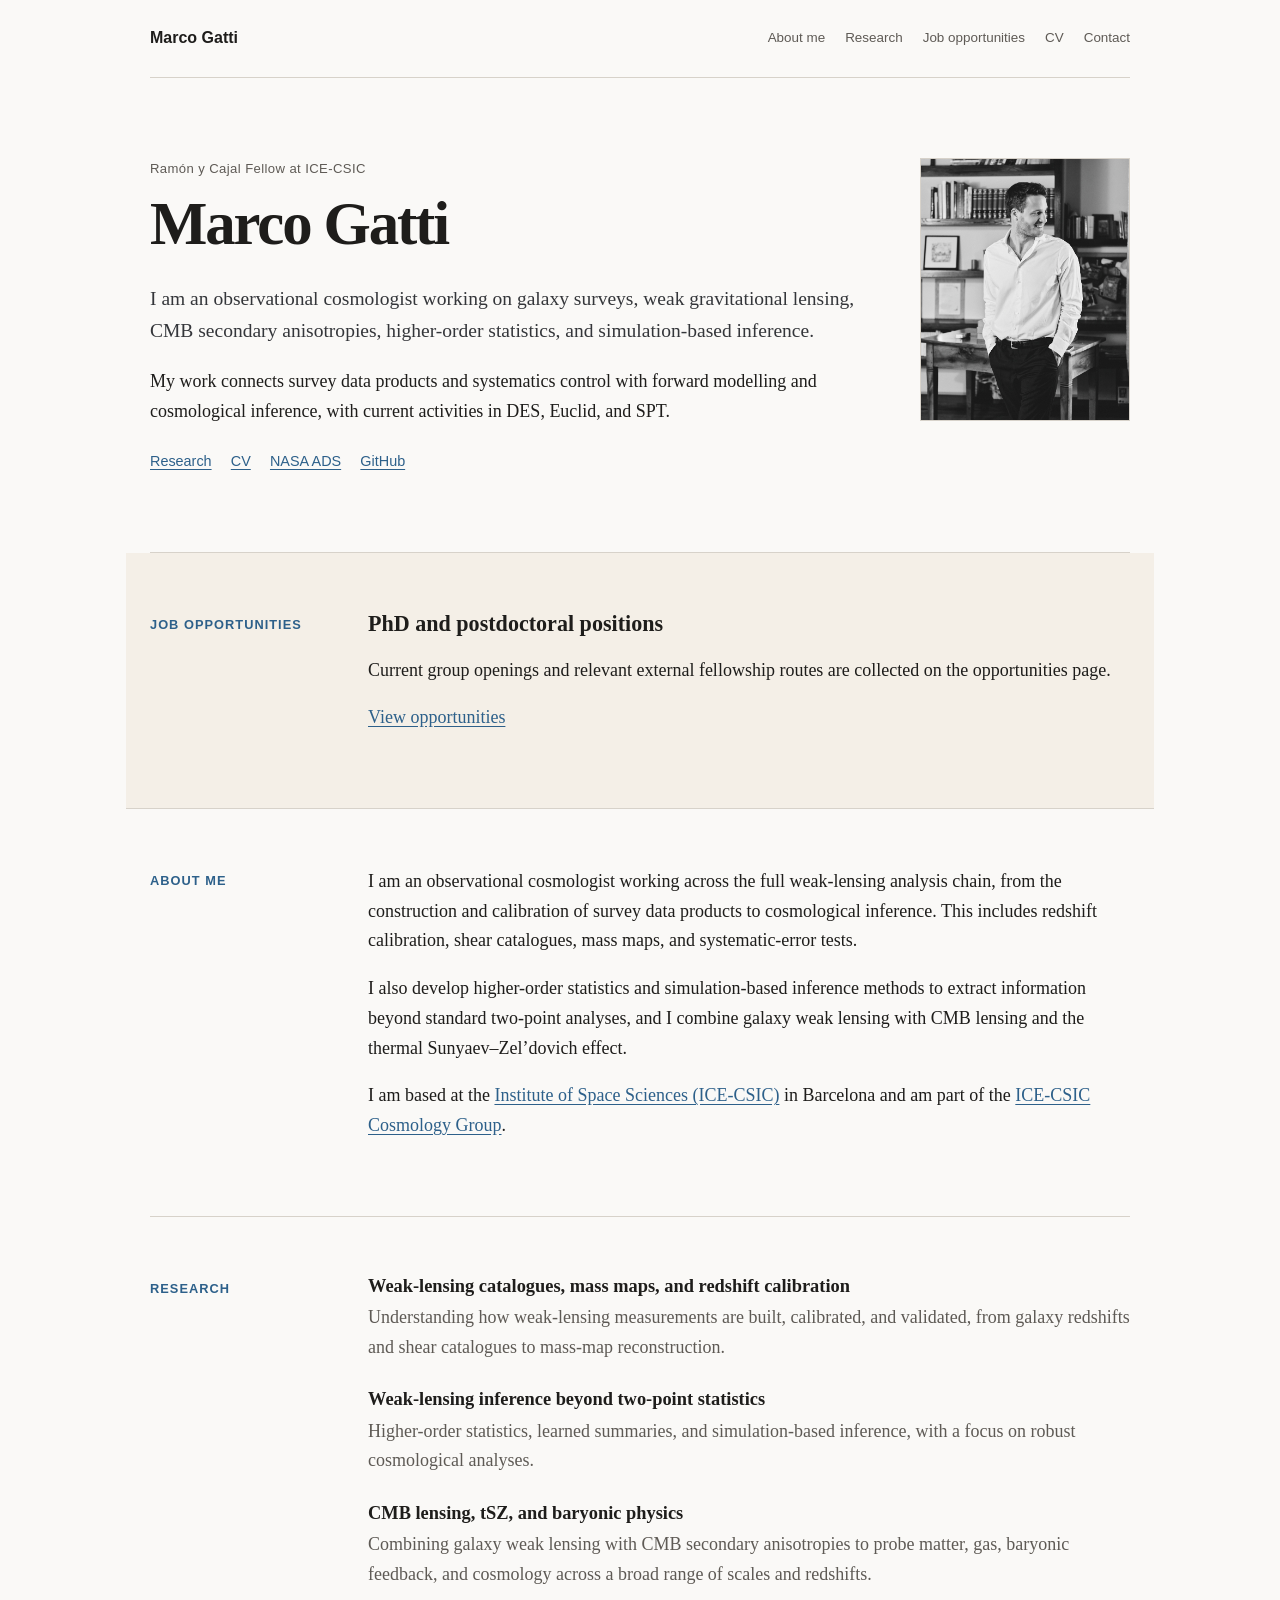
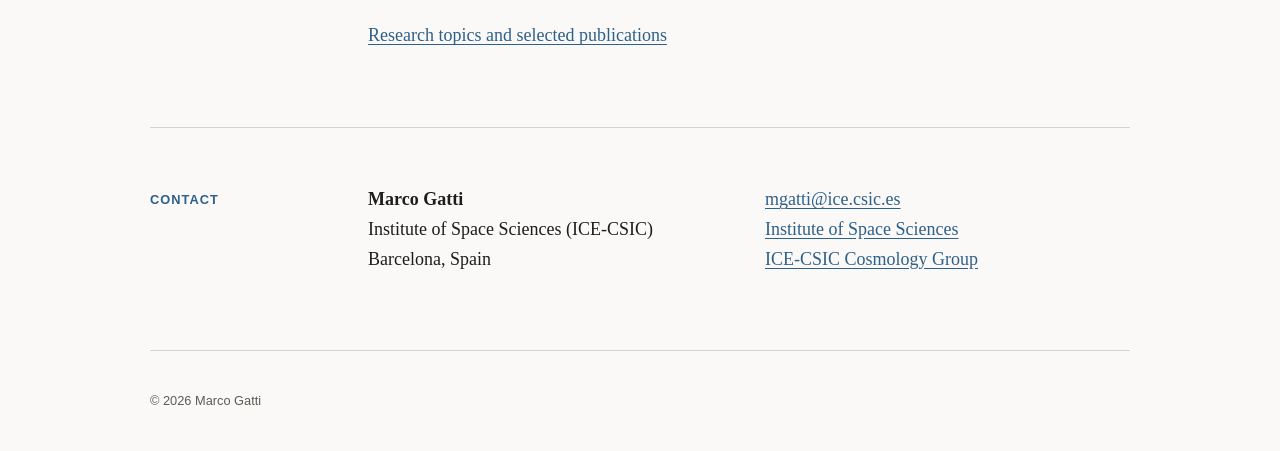
==== index.html @ 3261825f "Update personal website and CV" ====
<!doctype html>
<html lang="en">
<head>
  <meta charset="utf-8">
  <meta name="viewport" content="width=device-width, initial-scale=1">
  <meta name="description" content="Marco Gatti is a cosmologist at ICE-CSIC working on galaxy surveys, weak lensing, CMB secondary anisotropies, higher-order statistics, and simulation-based inference.">
  <meta name="author" content="Marco Gatti">
  <title>Marco Gatti | Cosmology</title>
  <link rel="stylesheet" href="assets/css/style.css">
  <script defer src="assets/js/site.js"></script>

  <style>
    .profile-image {
      display: block;
      width: 100%;
      height: auto;
      aspect-ratio: 4 / 5;
      object-fit: cover;
      border: 1px solid var(--line);
    }
  </style>
</head>
<body>
  <header class="site-header">
    <a class="site-title" href="index.html">Marco Gatti</a>
    <button class="menu-button" aria-expanded="false" aria-controls="site-nav">Menu</button>
    <nav id="site-nav" class="site-nav" aria-label="Main navigation">
      <a href="#about">About me</a>
      <a href="research.html">Research</a>
      <a href="opportunities.html">Job opportunities</a>
      <a href="assets/cv/Marco_Gatti_CV.pdf">CV</a>
      <a href="#contact">Contact</a>
    </nav>
  </header>

  <main>
    <section class="intro">
      <div class="intro-text">
        <p class="position">Ramón y Cajal Fellow at ICE-CSIC</p>
        <h1>Marco Gatti</h1>
        <p class="lead">
          I am an observational cosmologist working on galaxy surveys, weak gravitational lensing,
          CMB secondary anisotropies, higher-order statistics, and simulation-based inference.
        </p>
        <p>
          My work connects survey data products and systematics control with forward modelling
          and cosmological inference, with current activities in DES, Euclid, and SPT.
        </p>
        <p class="links">
          <a href="research.html">Research</a>
          <a href="assets/cv/Marco_Gatti_CV.pdf">CV</a>
          <a href="https://ui.adsabs.harvard.edu/search/filter_database_fq_database=AND&amp;filter_database_fq_database=database%3A%22astronomy%22&amp;fq=%7B!type%3Daqp%20v%3D%24fq_database%7D&amp;fq_database=(database%3A%22astronomy%22)&amp;q=author%3A%22Gatti%2C%20M.%22&amp;sort=date%20desc%2C%20bibcode%20desc&amp;p_=0">NASA ADS</a>
          <a href="https://github.com/mgatti29">GitHub</a>
        </p>
      </div>
      <div class="portrait-wrap">
        <img class="profile-image" src="assets/images/profile.jpg" alt="Portrait of Marco Gatti">
      </div>
    </section>

    <section class="content-section opportunity-section">
      <div class="section-label">Job opportunities</div>
      <div class="section-body">
        <h2>PhD and postdoctoral positions</h2>
        <p>Current group openings and relevant external fellowship routes are collected on the opportunities page.</p>
        <p><a href="opportunities.html">View opportunities</a></p>
      </div>
    </section>

    <section id="about" class="content-section">
      <div class="section-label">About me</div>
      <div class="section-body">
        <p>
          I am an observational cosmologist working across the full weak-lensing analysis chain,
          from the construction and calibration of survey data products to cosmological inference.
          This includes redshift calibration, shear catalogues, mass maps, and systematic-error tests.
        </p>
        <p>
          I also develop higher-order statistics and simulation-based inference methods to extract
          information beyond standard two-point analyses, and I combine galaxy weak lensing with
          CMB lensing and the thermal Sunyaev–Zel’dovich effect.
        </p>
        <p>
          I am based at the <a href="https://www.ice.csic.es/">Institute of Space Sciences (ICE-CSIC)</a>
          in Barcelona and am part of the
          <a href="https://www.ice.csic.es/about-us/organisation?view=article&id=600&catid=2">ICE-CSIC Cosmology Group</a>.
        </p>
      </div>
    </section>

    <section class="content-section">
      <div class="section-label">Research</div>
      <div class="section-body research-summary">
        <article>
          <h3>Weak-lensing catalogues, mass maps, and redshift calibration</h3>
          <p>
            Understanding how weak-lensing measurements are built, calibrated, and validated,
            from galaxy redshifts and shear catalogues to mass-map reconstruction.
          </p>
        </article>
        <article>
          <h3>Weak-lensing inference beyond two-point statistics</h3>
          <p>
            Higher-order statistics, learned summaries, and simulation-based inference,
            with a focus on robust cosmological analyses.
          </p>
        </article>
        <article>
          <h3>CMB lensing, tSZ, and baryonic physics</h3>
          <p>
            Combining galaxy weak lensing with CMB secondary anisotropies to probe matter,
            gas, baryonic feedback, and cosmology across a broad range of scales and redshifts.
          </p>
        </article>
        <p class="more"><a href="research.html">Research topics and selected publications</a></p>
      </div>
    </section>

    <section id="contact" class="content-section">
      <div class="section-label">Contact</div>
      <div class="section-body contact-grid">
        <div><p><strong>Marco Gatti</strong><br>Institute of Space Sciences (ICE-CSIC)<br>Barcelona, Spain</p></div>
        <div><p><a href="mailto:mgatti@ice.csic.es">mgatti@ice.csic.es</a><br>
          <a href="https://www.ice.csic.es/">Institute of Space Sciences</a><br>
          <a href="https://www.ice.csic.es/about-us/organisation?view=article&amp;id=600&amp;catid=2">ICE-CSIC Cosmology Group</a></p></div>
      </div>
    </section>
  </main>
  <footer class="site-footer"><span>© <span id="year"></span> Marco Gatti</span></footer>
</body>
</html>
---- assets/css/style.css ----
:root {
  --bg: #FAF9F7;
  --text: #1E1D1B;
  --muted: #5E5A55;
  --line: #D7D2CA;
  --link: #2D608A;
  --max: 980px;
}

* { box-sizing: border-box; }

html { scroll-behavior: smooth; }

body {
  margin: 0;
  background: var(--bg);
  color: var(--text);
  font-family: Georgia, "Times New Roman", serif;
  font-size: 18px;
  line-height: 1.65;
}

a {
  color: var(--link);
  text-underline-offset: 0.18em;
}

a:hover { text-decoration-thickness: 2px; }

.site-header,
main,
.site-footer {
  width: min(calc(100% - 40px), var(--max));
  margin: 0 auto;
}

.site-header {
  min-height: 78px;
  border-bottom: 1px solid var(--line);
  display: flex;
  align-items: center;
  justify-content: space-between;
  gap: 2rem;
}

.site-title {
  color: var(--text);
  font-family: Arial, Helvetica, sans-serif;
  font-size: 1rem;
  font-weight: 700;
  text-decoration: none;
}

.site-nav {
  display: flex;
  flex-wrap: wrap;
  gap: 1.25rem;
  font-family: Arial, Helvetica, sans-serif;
  font-size: 0.84rem;
}

.site-nav a {
  color: var(--muted);
  text-decoration: none;
}

.site-nav a:hover,
.site-nav a[aria-current="page"] {
  color: var(--text);
}

.menu-button {
  display: none;
  border: 1px solid var(--line);
  background: var(--bg);
  padding: 0.45rem 0.7rem;
  font-family: Arial, Helvetica, sans-serif;
}

.intro {
  display: grid;
  grid-template-columns: minmax(0, 1fr) 210px;
  gap: 4rem;
  padding: 5rem 0 4rem;
  border-bottom: 1px solid var(--line);
}

.position {
  margin: 0 0 0.5rem;
  color: var(--muted);
  font-family: Arial, Helvetica, sans-serif;
  font-size: 0.82rem;
  letter-spacing: 0.03em;
}

h1, h2, h3 {
  color: var(--text);
  font-weight: 600;
  line-height: 1.2;
}

h1 {
  margin: 0 0 1.4rem;
  font-size: clamp(2.35rem, 5vw, 3.9rem);
  letter-spacing: -0.035em;
}

h2 {
  margin: 0 0 0.8rem;
  font-size: 1.38rem;
}

h3 {
  margin: 0 0 0.4rem;
  font-size: 1.15rem;
}

.lead {
  max-width: 760px;
  color: #34363a;
  font-size: 1.22rem;
}

.links {
  display: flex;
  flex-wrap: wrap;
  gap: 0.9rem 1.2rem;
  margin-top: 1.5rem;
  font-family: Arial, Helvetica, sans-serif;
  font-size: 0.9rem;
}

.portrait-placeholder {
  width: 100%;
  aspect-ratio: 4 / 5;
  border: 1px solid var(--line);
  background: #F1EDE6;
  display: grid;
  place-items: center;
  color: var(--muted);
  font-family: Arial, Helvetica, sans-serif;
  font-size: 0.8rem;
}

.updates {
  display: grid;
  grid-template-columns: 1fr 1fr;
  border-bottom: 1px solid var(--line);
}

.updates article {
  padding: 2.2rem 0;
}

.updates article:first-child {
  padding-right: 2.5rem;
  border-right: 1px solid var(--line);
}

.updates article:last-child {
  padding-left: 2.5rem;
}

.updates p {
  margin-bottom: 0.5rem;
}

.content-section {
  display: grid;
  grid-template-columns: 170px minmax(0, 1fr);
  gap: 3rem;
  padding: 3.6rem 0;
  border-bottom: 1px solid var(--line);
}

.section-label {
  color: var(--muted);
  font-family: Arial, Helvetica, sans-serif;
  font-size: 0.8rem;
  text-transform: uppercase;
  letter-spacing: 0.08em;
  padding-top: 0.2rem;
}

.section-body p:first-child { margin-top: 0; }

.research-summary article {
  margin-bottom: 1.6rem;
}

.research-summary article p,
.resource-list p {
  color: var(--muted);
  margin-top: 0;
}

.more {
  margin-top: 2rem;
}

.contact-grid {
  display: grid;
  grid-template-columns: 1fr 1fr;
  gap: 2rem;
}

.page-intro {
  padding: 4.2rem 0 3rem;
  border-bottom: 1px solid var(--line);
}

.research-list article {
  padding: 2.7rem 0;
  border-bottom: 1px solid var(--line);
}

.research-list article p {
  max-width: 820px;
  color: var(--muted);
}

.plain-block {
  padding: 2.5rem 0;
  border-bottom: 1px solid var(--line);
}

.resource-list article {
  padding-bottom: 1.4rem;
  margin-bottom: 1.4rem;
  border-bottom: 1px solid #eceef1;
}

.resource-list article:last-child {
  border-bottom: 0;
}

.plain-note {
  padding: 2rem 0 4rem;
  color: var(--muted);
  font-size: 0.95rem;
}

.site-footer {
  min-height: 100px;
  display: flex;
  align-items: center;
  color: var(--muted);
  font-family: Arial, Helvetica, sans-serif;
  font-size: 0.8rem;
}

ul { padding-left: 1.25rem; }

@media (max-width: 760px) {
  body { font-size: 17px; }

  .menu-button { display: block; }

  .site-nav {
    display: none;
    position: absolute;
    left: 20px;
    right: 20px;
    top: 68px;
    padding: 1rem;
    background: var(--bg);
    border: 1px solid var(--line);
    flex-direction: column;
    z-index: 10;
  }

  .site-nav.open { display: flex; }

  .intro {
    grid-template-columns: 1fr;
    gap: 2.5rem;
    padding-top: 3.5rem;
  }

  .portrait-wrap { max-width: 190px; }

  .updates {
    grid-template-columns: 1fr;
  }

  .updates article:first-child {
    padding-right: 0;
    border-right: 0;
    border-bottom: 1px solid var(--line);
  }

  .updates article:last-child {
    padding-left: 0;
  }

  .content-section {
    grid-template-columns: 1fr;
    gap: 1rem;
  }

  .contact-grid {
    grid-template-columns: 1fr;
    gap: 0;
  }
}

.opportunity-section {
  background: #F4EFE7;
  margin-left: -24px;
  margin-right: -24px;
  padding-left: 24px;
  padding-right: 24px;
}
.section-label {
  color: var(--link);
  font-weight: 700;
}
@media (max-width: 760px) {
  .opportunity-section {
    margin-left: -12px;
    margin-right: -12px;
    padding-left: 12px;
    padding-right: 12px;
  }
}

.publications-intro {
  padding: 2.4rem 0;
  border-bottom: 1px solid var(--line);
}
.publications-intro p { margin-bottom: 0; }
.topic-block {
  padding: 2.9rem 0;
  border-bottom: 1px solid var(--line);
}
.topic-block > p {
  max-width: 850px;
  color: var(--muted);
}
.paper-list {
  margin-top: 1.4rem;
}
.paper {
  margin-bottom: 1.15rem;
}
.paper-title {
  margin: 0;
  font-weight: 600;
  line-height: 1.35;
}
.paper-authors {
  margin: 0.1rem 0 0;
  color: var(--muted);
  font-size: 0.95rem;
}

/* Typography refinements */
h1 { font-size: clamp(2.3rem, 4.8vw, 3.8rem); }
.page-intro h1 { font-size: clamp(2.15rem, 4.2vw, 3.35rem); }
.compact-intro { padding-top: 4rem; padding-bottom: 2.8rem; }
.topic-block > h2 { font-size: clamp(1.55rem, 2.8vw, 2.15rem); }
.paper { margin: 0 0 1.05rem; }
.paper-title {
  display: inline;
  color: var(--link);
  font-size: 1.02rem;
  font-weight: 400;
  line-height: 1.45;
  text-decoration: none;
}
.paper-title:hover { text-decoration: underline; }
.paper-authors { margin: 0.18rem 0 0; color: var(--muted); font-size: 0.9rem; }
.paper-list { margin-top: 1.5rem; }
.topic-block { padding: 3rem 0; border-bottom: 1px solid var(--line); }
.topic-block > p { max-width: 850px; color: var(--muted); }
.publications-intro { padding: 2.2rem 0; border-bottom: 1px solid var(--line); }
.publications-intro h2 { margin-bottom: 0.35rem; }

.research-overview {
  padding: 2.7rem 0 1.2rem;
}
.research-overview h2 {
  margin-bottom: 0.65rem;
}
.research-overview p {
  max-width: 850px;
  color: var(--muted);
}
.topic-subsection {
  margin-top: 2.25rem;
}
.topic-subsection > h3 {
  margin-bottom: 0.9rem;
  font-family: Arial, Helvetica, sans-serif;
  font-size: 0.95rem;
  font-weight: 700;
  letter-spacing: 0.025em;
}
.topic-block > p + p {
  margin-top: 0.9rem;
}

.paper-authors strong {
  color: var(--text);
  font-weight: 700;
}
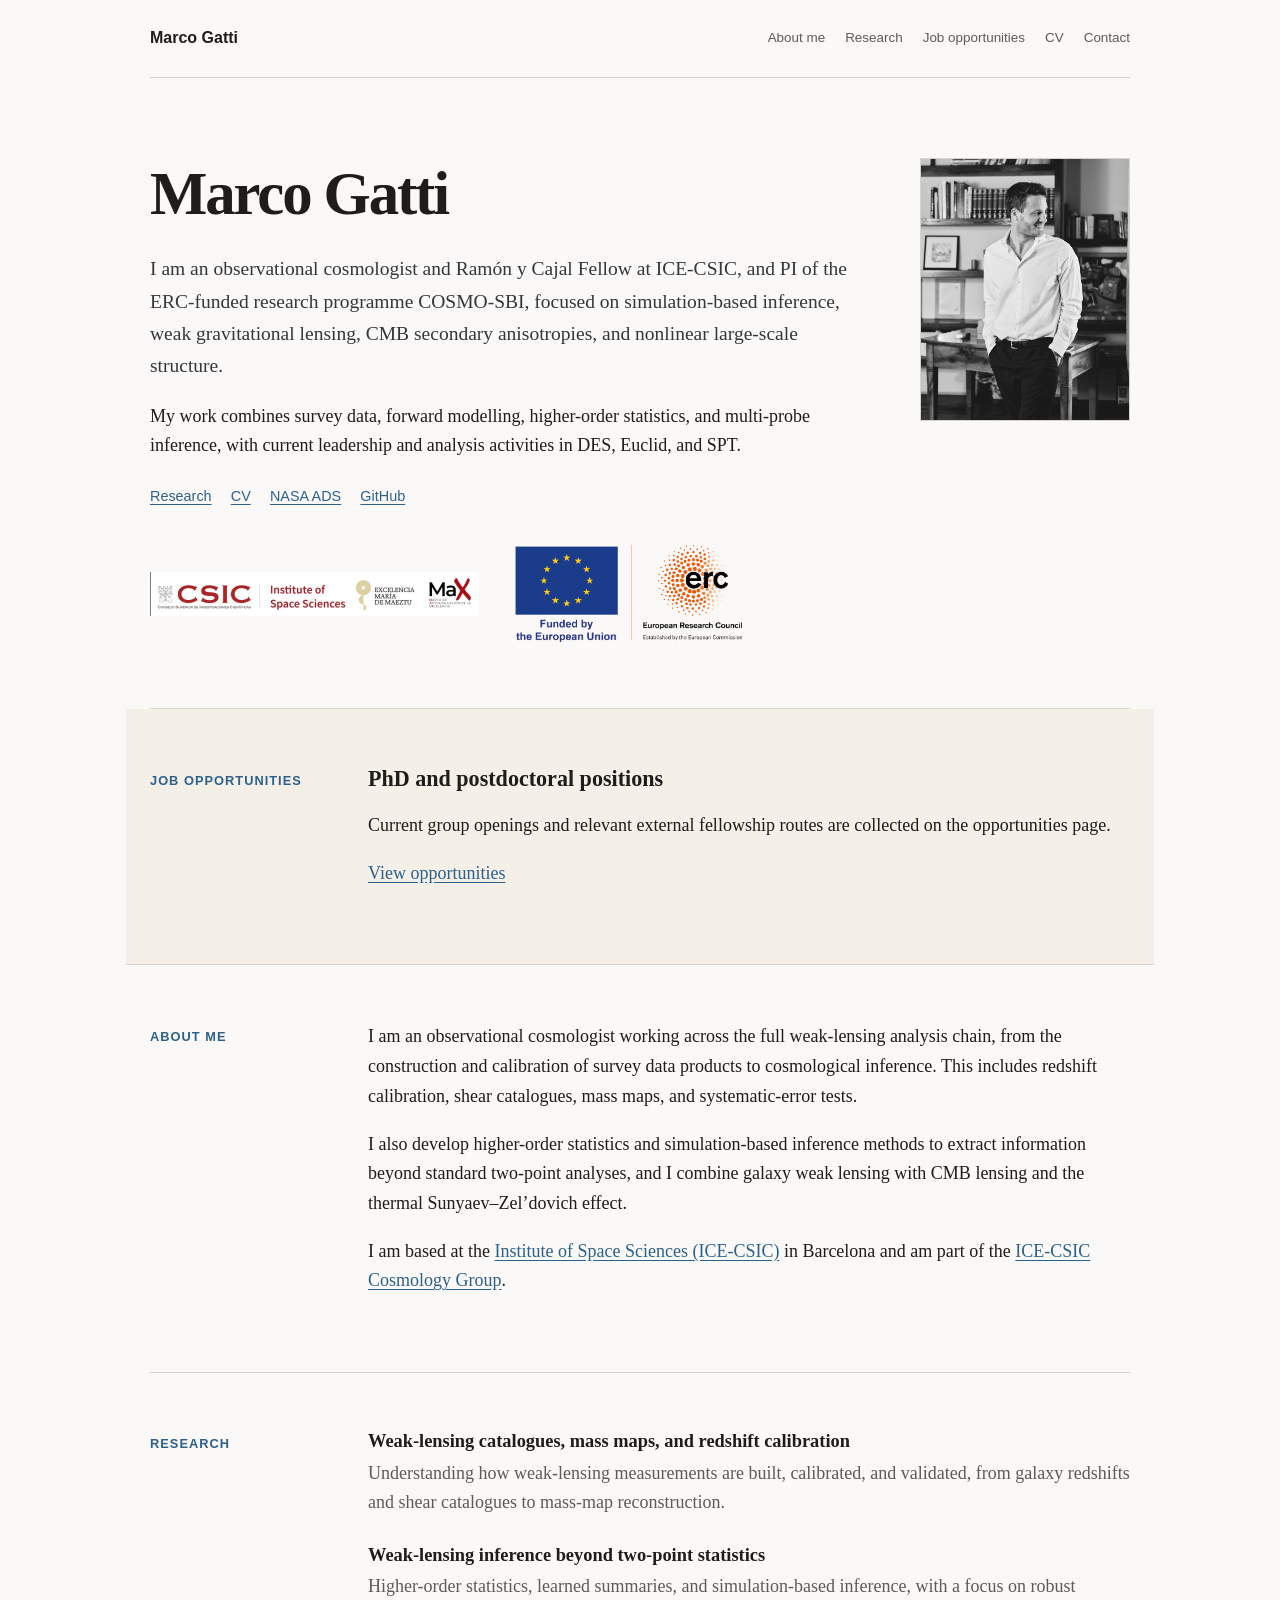
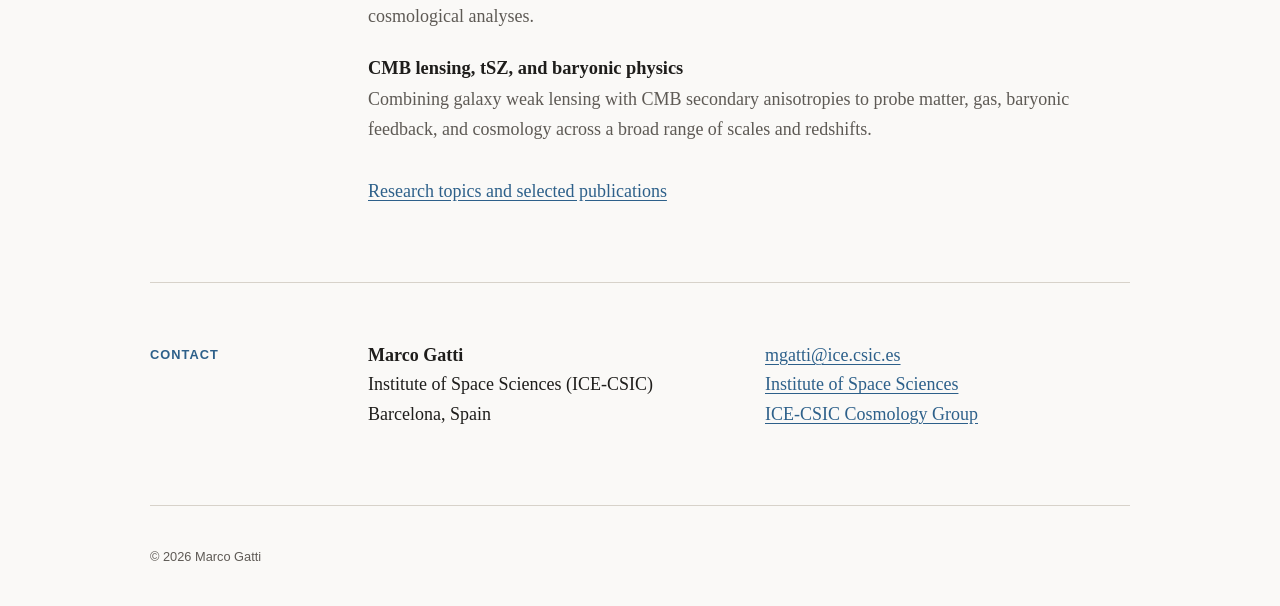
==== commit 5c149134: "Update homepage intro and add institutional logos" ====
--- a/index.html
+++ b/index.html
@@ -5,6 +5,7 @@
   <meta name="viewport" content="width=device-width, initial-scale=1">
   <meta name="description" content="Marco Gatti is a cosmologist at ICE-CSIC working on galaxy surveys, weak lensing, CMB secondary anisotropies, higher-order statistics, and simulation-based inference.">
   <meta name="author" content="Marco Gatti">
+  <meta name="google-site-verification" content="OwAOMnDl3JI_lZkpOeOwgKCJS3bSRwGGT_VLUiapk7A" />
   <title>Marco Gatti | Cosmology</title>
   <link rel="stylesheet" href="assets/css/style.css">
   <script defer src="assets/js/site.js"></script>
@@ -36,15 +37,15 @@
   <main>
     <section class="intro">
       <div class="intro-text">
-        <p class="position">Ramón y Cajal Fellow at ICE-CSIC</p>
         <h1>Marco Gatti</h1>
         <p class="lead">
-          I am an observational cosmologist working on galaxy surveys, weak gravitational lensing,
-          CMB secondary anisotropies, higher-order statistics, and simulation-based inference.
+          I am an observational cosmologist and Ramón y Cajal Fellow at ICE-CSIC, and PI of the
+          ERC-funded research programme COSMO-SBI, focused on simulation-based inference, weak
+          gravitational lensing, CMB secondary anisotropies, and nonlinear large-scale structure.
         </p>
         <p>
-          My work connects survey data products and systematics control with forward modelling
-          and cosmological inference, with current activities in DES, Euclid, and SPT.
+          My work combines survey data, forward modelling, higher-order statistics, and multi-probe
+          inference, with current leadership and analysis activities in DES, Euclid, and SPT.
         </p>
         <p class="links">
           <a href="research.html">Research</a>
@@ -52,6 +53,10 @@
           <a href="https://ui.adsabs.harvard.edu/search/filter_database_fq_database=AND&amp;filter_database_fq_database=database%3A%22astronomy%22&amp;fq=%7B!type%3Daqp%20v%3D%24fq_database%7D&amp;fq_database=(database%3A%22astronomy%22)&amp;q=author%3A%22Gatti%2C%20M.%22&amp;sort=date%20desc%2C%20bibcode%20desc&amp;p_=0">NASA ADS</a>
           <a href="https://github.com/mgatti29">GitHub</a>
         </p>
+        <div class="intro-logos" aria-label="Affiliations and funding">
+          <img class="ice-logo" src="assets/images/Logos CSIC ICE MdM Max_2026-dc6057c9.webp" alt="CSIC and Institute of Space Sciences logos">
+          <img class="erc-logo" src="assets/images/LOGO_ERC-FLAG_EU.png" alt="Funded by the European Union — European Research Council">
+        </div>
       </div>
       <div class="portrait-wrap">
         <img class="profile-image" src="assets/images/profile.jpg" alt="Portrait of Marco Gatti">
--- a/assets/css/style.css
+++ b/assets/css/style.css
@@ -129,6 +129,24 @@
   font-family: Arial, Helvetica, sans-serif;
   font-size: 0.9rem;
 }
+
+.intro-logos {
+  display: flex;
+  align-items: center;
+  flex-wrap: wrap;
+  gap: 1.5rem 2rem;
+  margin-top: 2.25rem;
+}
+
+.intro-logos img {
+  display: block;
+  width: auto;
+  height: auto;
+  max-width: 100%;
+}
+
+.intro-logos .ice-logo { width: 330px; }
+.intro-logos .erc-logo { width: 230px; }
 
 .portrait-placeholder {
   width: 100%;
@@ -278,6 +296,15 @@
   }
 
   .portrait-wrap { max-width: 190px; }
+
+  .intro-logos {
+    align-items: flex-start;
+    flex-direction: column;
+    gap: 1.25rem;
+  }
+
+  .intro-logos .ice-logo { width: min(100%, 330px); }
+  .intro-logos .erc-logo { width: min(72%, 230px); }
 
   .updates {
     grid-template-columns: 1fr;
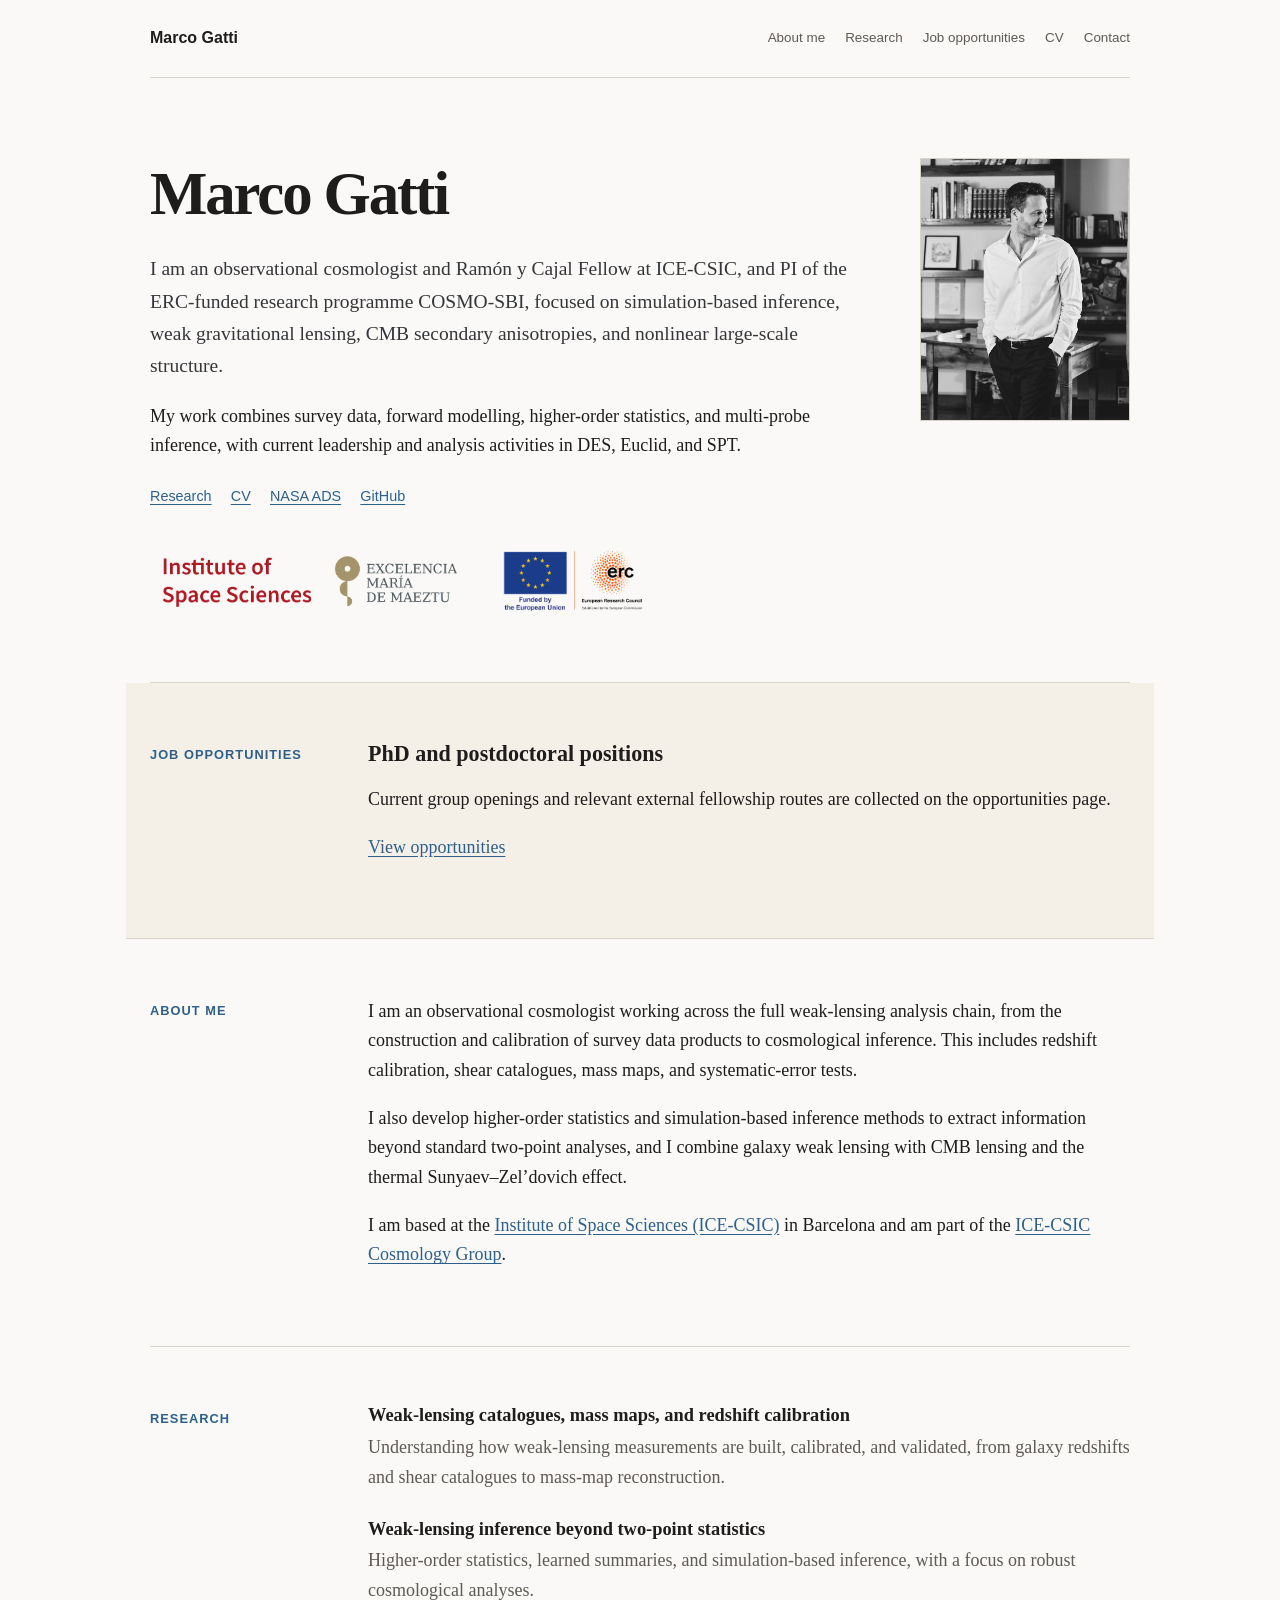
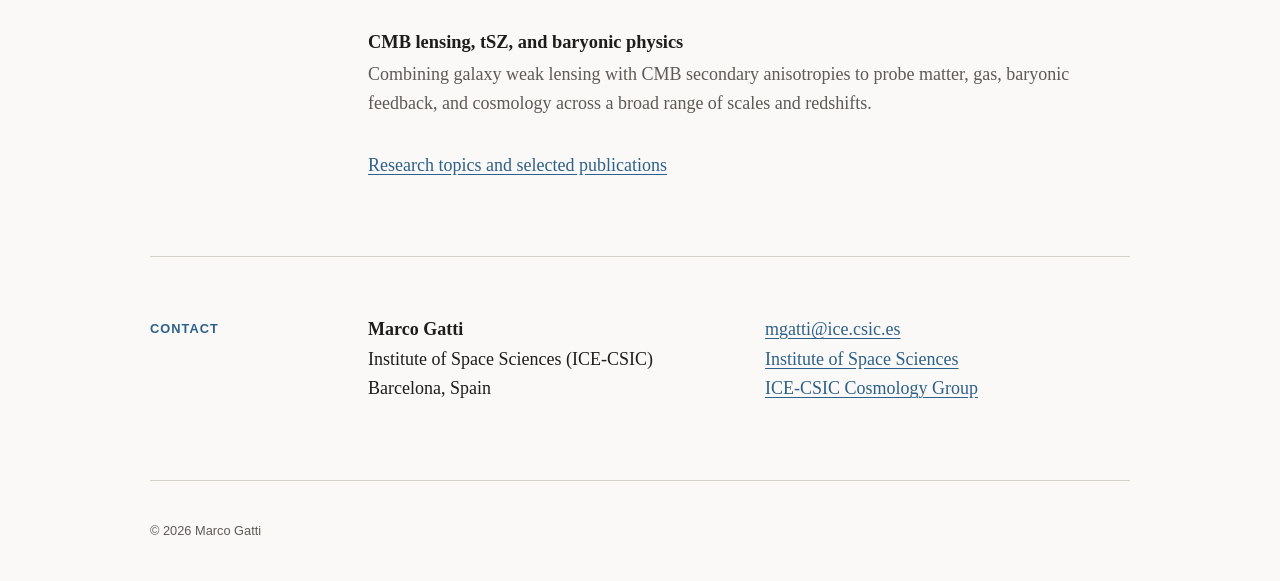
==== commit 4b088543: "Use higher-resolution ICE logo" ====
--- a/index.html
+++ b/index.html
@@ -54,7 +54,7 @@
           <a href="https://github.com/mgatti29">GitHub</a>
         </p>
         <div class="intro-logos" aria-label="Affiliations and funding">
-          <img class="ice-logo" src="assets/images/Logos CSIC ICE MdM Max_2026-dc6057c9.webp" alt="CSIC and Institute of Space Sciences logos">
+          <img class="ice-logo" src="assets/images/ice-csic-logo.png" alt="Institute of Space Sciences and María de Maeztu Excellence logos">
           <img class="erc-logo" src="assets/images/LOGO_ERC-FLAG_EU.png" alt="Funded by the European Union — European Research Council">
         </div>
       </div>
--- a/assets/css/style.css
+++ b/assets/css/style.css
@@ -145,8 +145,8 @@
   max-width: 100%;
 }
 
-.intro-logos .ice-logo { width: 330px; }
-.intro-logos .erc-logo { width: 230px; }
+.intro-logos .ice-logo { width: 320px; }
+.intro-logos .erc-logo { width: 140px; }
 
 .portrait-placeholder {
   width: 100%;
@@ -303,8 +303,8 @@
     gap: 1.25rem;
   }
 
-  .intro-logos .ice-logo { width: min(100%, 330px); }
-  .intro-logos .erc-logo { width: min(72%, 230px); }
+  .intro-logos .ice-logo { width: min(100%, 320px); }
+  .intro-logos .erc-logo { width: min(55%, 140px); }
 
   .updates {
     grid-template-columns: 1fr;
